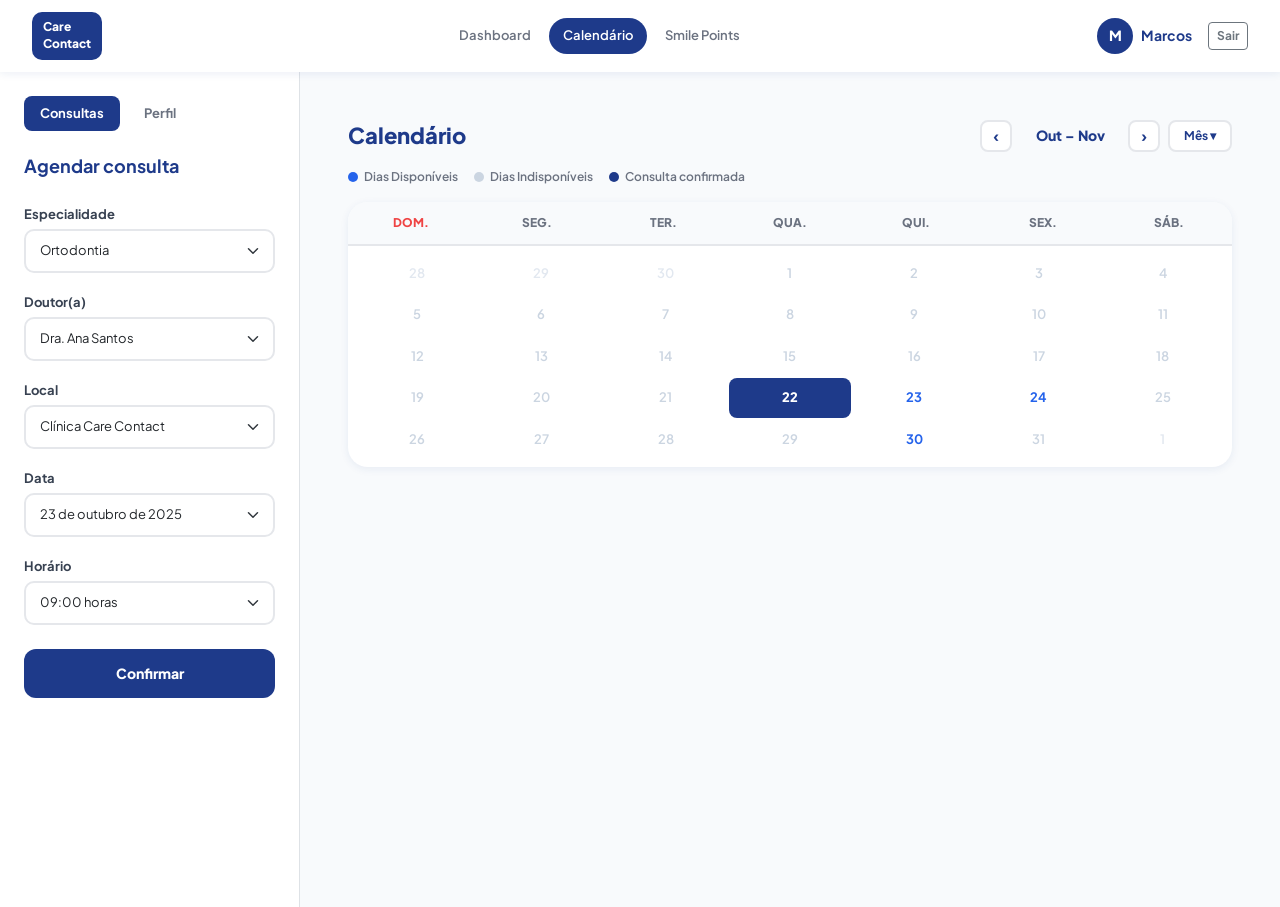
==== pages/calendario.html @ f4d00da3 "feat: care contact initial commit" ====
<!DOCTYPE html>
<html lang="pt-BR">
<head>
  <meta charset="UTF-8" />
  <meta name="viewport" content="width=device-width, initial-scale=1.0" />
  <title>Care Contact — Calendário</title>
  <link href="https://cdn.jsdelivr.net/npm/bootstrap@5.3.3/dist/css/bootstrap.min.css" rel="stylesheet" />
  <link href="../css/shared.css" rel="stylesheet" />
  <style>
    .form-label { font-weight: 700; font-size: 13px; color: #374151; margin-bottom: 5px; }
    .form-select, .form-control {
      border: 2px solid var(--cc-border);
      border-radius: 10px;
      font-size: 13px;
      padding: 10px 14px;
      font-family: var(--cc-font);
      transition: border-color 0.2s;
    }
    .form-select:focus, .form-control:focus {
      border-color: var(--cc-accent);
      box-shadow: 0 0 0 3px rgba(37,99,235,0.08);
    }
    .btn-confirmar-cal {
      width: 100%;
      background: var(--cc-primary);
      color: white;
      border: none;
      border-radius: 12px;
      padding: 14px;
      font-weight: 800;
      font-size: 14px;
      cursor: pointer;
      margin-top: 8px;
      font-family: var(--cc-font);
      transition: background 0.2s, transform 0.15s;
    }
    .btn-confirmar-cal:hover { background: var(--cc-primary-dark); transform: translateY(-1px); }
    .cal-header { display:flex; align-items:center; justify-content:space-between; margin-bottom:16px; }
    .cal-nav { display:flex; align-items:center; gap:8px; }
    .cal-nav button {
      width: 32px; height: 32px;
      border: 2px solid var(--cc-border);
      background: white;
      border-radius: 8px;
      cursor: pointer;
      font-size: 16px;
      font-weight: 700;
      color: var(--cc-primary);
      transition: all 0.15s;
    }
    .cal-nav button:hover { background: var(--cc-primary); color: white; border-color: var(--cc-primary); }
    #mesAno { font-weight: 800; font-size: 14px; color: var(--cc-primary); min-width: 100px; text-align: center; }
  </style>
</head>
<body>
<nav id="cc-navbar"></nav>

<div class="d-grid" style="grid-template-columns:300px 1fr;min-height:calc(100vh - 65px);" id="layout">
  <!-- SIDEBAR -->
  <div class="bg-white border-end p-4">
    <div class="d-flex gap-2 mb-4 flex-wrap">
      <button class="sidebar-tab active">Consultas</button>
      <button class="sidebar-tab">Perfil</button>
    </div>
    <h2 class="fw-bold mb-4" style="font-size:18px;color:var(--cc-primary);">Agendar consulta</h2>

    <div class="mb-3">
      <label class="form-label">Especialidade</label>
      <select class="form-select">
        <option>Ortodontia</option>
        <option>Odontologia</option>
        <option>Implantes</option>
        <option>Estética</option>
        <option>Profilaxia</option>
      </select>
    </div>
    <div class="mb-3">
      <label class="form-label">Doutor(a)</label>
      <select class="form-select">
        <option>Dra. Ana Santos</option>
        <option>Dr. Pedro Lima</option>
      </select>
    </div>
    <div class="mb-3">
      <label class="form-label">Local</label>
      <select class="form-select">
        <option>Clínica Care Contact</option>
      </select>
    </div>
    <div class="mb-3">
      <label class="form-label">Data</label>
      <select class="form-select" id="dataSelect">
        <option>23 de outubro de 2025</option>
        <option>24 de outubro de 2025</option>
        <option>30 de outubro de 2025</option>
      </select>
    </div>
    <div class="mb-3">
      <label class="form-label">Horário</label>
      <select class="form-select">
        <option>09:00 horas</option>
        <option>10:00 horas</option>
        <option>14:00 horas</option>
      </select>
    </div>
    <button class="btn-confirmar-cal" onclick="window.location.href='confirmar-consulta.html'">Confirmar</button>
  </div>

  <!-- MAIN -->
  <div class="p-4 p-md-5">
    <div class="cal-header">
      <h2 style="font-size:22px;font-weight:800;color:var(--cc-primary);margin:0;">Calendário</h2>
      <div class="cal-nav">
        <button id="prevMes">‹</button>
        <span id="mesAno">Out. – Nov.</span>
        <button id="nextMes">›</button>
        <button style="width:auto;padding:0 14px;font-size:12px;">Mês ▾</button>
      </div>
    </div>

    <div class="d-flex gap-3 mb-3 flex-wrap">
      <div class="legend-item"><div class="legend-dot dot-disponivel"></div>Dias Disponíveis</div>
      <div class="legend-item"><div class="legend-dot dot-indisponivel"></div>Dias Indisponíveis</div>
      <div class="legend-item"><div class="legend-dot dot-confirmada"></div>Consulta confirmada</div>
    </div>

    <div class="cal-grid">
      <div class="cal-dias-semana">
        <div class="cal-dia-nome domingo">DOM.</div>
        <div class="cal-dia-nome">SEG.</div>
        <div class="cal-dia-nome">TER.</div>
        <div class="cal-dia-nome">QUA.</div>
        <div class="cal-dia-nome">QUI.</div>
        <div class="cal-dia-nome">SEX.</div>
        <div class="cal-dia-nome">SÁB.</div>
      </div>
      <div class="cal-dias" id="calDias"></div>
    </div>
  </div>
</div>

<script src="https://cdn.jsdelivr.net/npm/bootstrap@5.3.3/dist/js/bootstrap.bundle.min.js"></script>
<script src="../js/navbar.js"></script>
<script src="../js/toast.js"></script>
<script>
  renderNavbar('Calendário');

  let currentYear = 2025;
  let currentMonth = 9; // 0-indexed: 9 = outubro

  const meses = ['Jan','Fev','Mar','Abr','Mai','Jun','Jul','Ago','Set','Out','Nov','Dez'];

  // Dias disponíveis (dia do mês)
  const disponiveis = [23, 24, 30];
  const confirmadas = [22];

  function renderCal() {
    const mesAnoEl = document.getElementById('mesAno');
    const nextMonth = currentMonth === 11 ? 0 : currentMonth + 1;
    mesAnoEl.textContent = `${meses[currentMonth]} – ${meses[nextMonth]}`;

    const firstDay = new Date(currentYear, currentMonth, 1).getDay();
    const daysInMonth = new Date(currentYear, currentMonth + 1, 0).getDate();
    const prevDays = new Date(currentYear, currentMonth, 0).getDate();

    const container = document.getElementById('calDias');
    container.innerHTML = '';

    // Dias do mês anterior
    for (let i = firstDay - 1; i >= 0; i--) {
      const d = document.createElement('div');
      d.className = 'cal-dia outro-mes';
      d.textContent = prevDays - i;
      container.appendChild(d);
    }

    // Dias do mês atual
    for (let d = 1; d <= daysInMonth; d++) {
      const el = document.createElement('div');
      let cls = 'cal-dia';
      if (confirmadas.includes(d)) cls += ' confirmada';
      else if (disponiveis.includes(d)) cls += ' disponivel';
      else cls += ' indisponivel';
      el.className = cls;
      el.textContent = d;
      el.addEventListener('click', () => {
        container.querySelectorAll('.cal-dia').forEach(x => x.classList.remove('selecionado'));
        if (disponiveis.includes(d)) { el.classList.add('selecionado'); }
      });
      container.appendChild(el);
    }

    // Completar grid
    const total = firstDay + daysInMonth;
    const remaining = total % 7 === 0 ? 0 : 7 - (total % 7);
    for (let d = 1; d <= remaining; d++) {
      const el = document.createElement('div');
      el.className = 'cal-dia outro-mes';
      el.textContent = d;
      container.appendChild(el);
    }
  }

  document.getElementById('prevMes').addEventListener('click', () => {
    currentMonth--;
    if (currentMonth < 0) { currentMonth = 11; currentYear--; }
    renderCal();
  });
  document.getElementById('nextMes').addEventListener('click', () => {
    currentMonth++;
    if (currentMonth > 11) { currentMonth = 0; currentYear++; }
    renderCal();
  });

  renderCal();

  function checkLayout() {
    document.getElementById('layout').style.gridTemplateColumns = window.innerWidth < 768 ? '1fr' : '300px 1fr';
  }
  checkLayout();
  window.addEventListener('resize', checkLayout);
</script>
</body>
</html>
---- css/shared.css ----
/* shared.css */
@import url('https://fonts.googleapis.com/css2?family=Plus+Jakarta+Sans:wght@400;500;600;700;800&display=swap');

:root {
  --cc-primary: #1E3A8A;
  --cc-primary-dark: #152A63;
  --cc-accent: #2563EB;
  --cc-success: #14B8A6;
  --cc-warning: #F59E0B;
  --cc-danger: #EF4444;
  --cc-bg: #F8FAFC;
  --cc-card: #FFFFFF;
  --cc-text: #1F2937;
  --cc-muted: #6B7280;
  --cc-border: #E5E7EB;
  --cc-font: 'Plus Jakarta Sans', sans-serif;
  --cc-radius: 12px;
  --cc-radius-lg: 20px;
  --cc-shadow: 0 2px 8px rgba(30,58,138,0.08);
  --cc-shadow-lg: 0 8px 24px rgba(30,58,138,0.12);
}

* { font-family: var(--cc-font); }
body { background: var(--cc-bg); color: var(--cc-text); }
a { text-decoration: none; color: inherit; }

/* NAVBAR */
#cc-navbar {
  background: var(--cc-card);
  padding: 12px 32px;
  display: flex;
  align-items: center;
  justify-content: space-between;
  box-shadow: var(--cc-shadow);
  position: sticky;
  top: 0;
  z-index: 100;
  flex-wrap: wrap;
  gap: 8px;
}
.cc-logo-badge {
  background: var(--cc-primary);
  color: white;
  font-weight: 800;
  font-size: 12px;
  padding: 7px 11px;
  border-radius: 10px;
  line-height: 1.4;
}
.cc-nav-link {
  padding: 8px 14px;
  border-radius: 20px;
  font-size: 13px;
  color: var(--cc-muted);
  font-weight: 600;
  transition: all 0.2s;
}
.cc-nav-link:hover, .cc-nav-link.active {
  background: var(--cc-primary);
  color: white;
}
.cc-nav-user {
  display: flex;
  align-items: center;
  gap: 8px;
  font-size: 14px;
  font-weight: 700;
  color: var(--cc-primary);
}
.cc-avatar {
  width: 36px; height: 36px;
  background: var(--cc-primary);
  color: white;
  border-radius: 50%;
  display: flex;
  align-items: center;
  justify-content: center;
  font-weight: 800;
  font-size: 14px;
  flex-shrink: 0;
}

/* BUTTONS */
.btn-cc {
  padding: 12px 24px;
  border: none;
  border-radius: var(--cc-radius);
  font-weight: 700;
  font-size: 14px;
  cursor: pointer;
  transition: transform 0.15s, box-shadow 0.15s;
  display: inline-block;
  text-align: center;
  font-family: var(--cc-font);
}
.btn-cc:hover { transform: translateY(-2px); box-shadow: var(--cc-shadow-lg); }
.btn-confirmar { background: var(--cc-success); color: white; }
.btn-reagendar  { background: var(--cc-warning); color: white; }
.btn-cancelar   { background: var(--cc-danger);  color: white; }
.btn-primary    { background: var(--cc-primary);  color: white; }

/* CARDS */
.cc-card {
  background: var(--cc-card);
  border-radius: var(--cc-radius-lg);
  box-shadow: var(--cc-shadow);
}

/* RESULT CARDS */
.result-card {
  border-radius: var(--cc-radius-lg);
  padding: 32px;
  color: white;
}
.result-blue   { background: var(--cc-primary); }
.result-orange { background: var(--cc-warning); }
.result-red    { background: var(--cc-danger); }

.result-header {
  display: flex;
  align-items: center;
  gap: 12px;
  margin-bottom: 24px;
}
.result-icon {
  width: 44px; height: 44px;
  background: rgba(255,255,255,0.2);
  border-radius: 50%;
  display: flex;
  align-items: center;
  justify-content: center;
  font-size: 20px;
}
.result-header h3 { font-size: 18px; font-weight: 700; margin: 0; }
.result-row {
  display: flex;
  align-items: center;
  gap: 10px;
  padding: 12px 0;
  border-bottom: 1px solid rgba(255,255,255,0.15);
  font-size: 15px;
  font-weight: 600;
}
.result-row:last-of-type { border-bottom: none; }

/* SMILE BAR */
.smile-bar-wrap {
  background: #e2e8f0;
  border-radius: 999px;
  height: 12px;
  width: 100%;
  margin-bottom: 6px;
}
.smile-bar-fill {
  background: var(--cc-accent);
  border-radius: 999px;
  height: 12px;
  width: 0%;
  transition: width 1.2s ease;
}
.smile-bar-labels {
  display: flex;
  justify-content: space-between;
  font-size: 11px;
  color: var(--cc-muted);
  font-weight: 600;
}
.smile-box {
  background: rgba(255,255,255,0.15);
  border-radius: var(--cc-radius);
  padding: 16px;
  margin-top: 20px;
}
.smile-pts-big { font-size: 28px; font-weight: 800; margin: 6px 0; }

/* CONQUISTAS */
.conquista-item {
  display: flex;
  align-items: center;
  gap: 12px;
  padding: 12px 0;
  border-bottom: 1px solid var(--cc-border);
}
.conquista-emoji {
  width: 44px; height: 44px;
  border-radius: 50%;
  display: flex;
  align-items: center;
  justify-content: center;
  font-size: 20px;
  flex-shrink: 0;
}
.desbloqueada { background: var(--cc-primary); }
.bloqueada    { background: #94A3B8; }
.conquista-nome { font-size: 13px; font-weight: 700; color: var(--cc-primary); }
.conquista-pts  { font-size: 12px; color: var(--cc-muted); }

/* TABELA */
.tabela-pontuacao { background: var(--cc-card); border-radius: var(--cc-radius-lg); box-shadow: var(--cc-shadow); overflow: hidden; }
.tabela-header {
  display: grid;
  grid-template-columns: 1fr auto;
  padding: 14px 24px;
  background: var(--cc-bg);
  border-bottom: 2px solid var(--cc-border);
  font-size: 13px;
  font-weight: 800;
  color: var(--cc-text);
}
.tabela-row {
  display: grid;
  grid-template-columns: 1fr auto;
  padding: 16px 24px;
  border-bottom: 1px solid var(--cc-border);
  align-items: center;
}
.tabela-row:last-child { border-bottom: none; }
.tabela-acao { font-size: 14px; color: var(--cc-text); font-weight: 500; }
.tabela-pts  { font-size: 14px; font-weight: 800; color: var(--cc-accent); }

/* AI BADGE */
.ai-badge {
  display: inline-flex;
  align-items: center;
  gap: 4px;
  background: #ede9fe;
  color: #7c3aed;
  font-size: 11px;
  font-weight: 700;
  padding: 4px 10px;
  border-radius: 20px;
  margin-top: 8px;
}

/* CONSULTA CARDS */
.consulta-card {
  display: flex;
  align-items: center;
  justify-content: space-between;
  padding: 20px 24px;
  border-bottom: 1px solid var(--cc-border);
  gap: 16px;
  flex-wrap: wrap;
}
.consulta-card:last-child { border-bottom: none; }
.consulta-icon {
  width: 44px; height: 44px;
  border-radius: 50%;
  display: flex;
  align-items: center;
  justify-content: center;
  font-size: 18px;
  flex-shrink: 0;
}
.icon-confirmar { background: #d1fae5; }
.icon-reagendar { background: #fed7aa; }
.icon-cancelar  { background: #fee2e2; }
.consulta-label { font-weight: 800; font-size: 13px; margin-bottom: 2px; }
.label-confirmar { color: var(--cc-success); }
.label-reagendar { color: var(--cc-warning); }
.label-cancelar  { color: var(--cc-danger); }
.consulta-medico { font-weight: 700; color: var(--cc-primary); font-size: 16px; }
.consulta-data   { color: var(--cc-muted); font-size: 13px; }

/* NOTIF CARD */
.notif-card {
  background: var(--cc-bg);
  border-radius: var(--cc-radius);
  padding: 16px;
  margin-top: 12px;
  font-size: 14px;
  color: var(--cc-text);
  border: 1px solid var(--cc-border);
  line-height: 1.6;
}
.notif-title { font-weight: 700; font-size: 13px; color: var(--cc-muted); margin-top: 20px; }

/* SIDEBAR TABS */
.sidebar-tab {
  padding: 8px 16px;
  border-radius: 8px;
  font-weight: 700;
  font-size: 13px;
  cursor: pointer;
  border: none;
  background: none;
  color: var(--cc-muted);
  font-family: var(--cc-font);
  transition: all 0.2s;
}
.sidebar-tab.active, .sidebar-tab:hover {
  background: var(--cc-primary);
  color: white;
}

/* CALENDAR */
.cal-grid {
  background: var(--cc-card);
  border-radius: var(--cc-radius-lg);
  overflow: hidden;
  box-shadow: var(--cc-shadow);
}
.cal-dias-semana {
  display: grid;
  grid-template-columns: repeat(7, 1fr);
  background: var(--cc-bg);
  border-bottom: 2px solid var(--cc-border);
}
.cal-dia-nome {
  padding: 12px 0;
  text-align: center;
  font-size: 12px;
  font-weight: 800;
  color: var(--cc-muted);
}
.cal-dia-nome.domingo { color: var(--cc-danger); }
.cal-dias {
  display: grid;
  grid-template-columns: repeat(7, 1fr);
  gap: 2px;
  padding: 8px;
}
.cal-dia {
  padding: 10px 0;
  text-align: center;
  font-size: 13px;
  font-weight: 600;
  border-radius: 8px;
  cursor: pointer;
  transition: background 0.15s;
}
.cal-dia:hover { background: #EFF6FF; }
.cal-dia.disponivel { color: var(--cc-accent); font-weight: 700; }
.cal-dia.indisponivel { color: #CBD5E1; cursor: default; }
.cal-dia.confirmada {
  background: var(--cc-primary);
  color: white;
  font-weight: 800;
}
.cal-dia.outro-mes { color: #E2E8F0; }
.cal-dia.selecionado { background: var(--cc-accent); color: white; }

.legend-item { display: flex; align-items: center; gap: 6px; font-size: 12px; color: var(--cc-muted); font-weight: 600; }
.legend-dot { width: 10px; height: 10px; border-radius: 50%; }
.dot-disponivel   { background: var(--cc-accent); }
.dot-indisponivel { background: #CBD5E1; }
.dot-confirmada   { background: var(--cc-primary); }

@media (max-width: 768px) {
  #cc-navbar { padding: 12px 16px; }
}
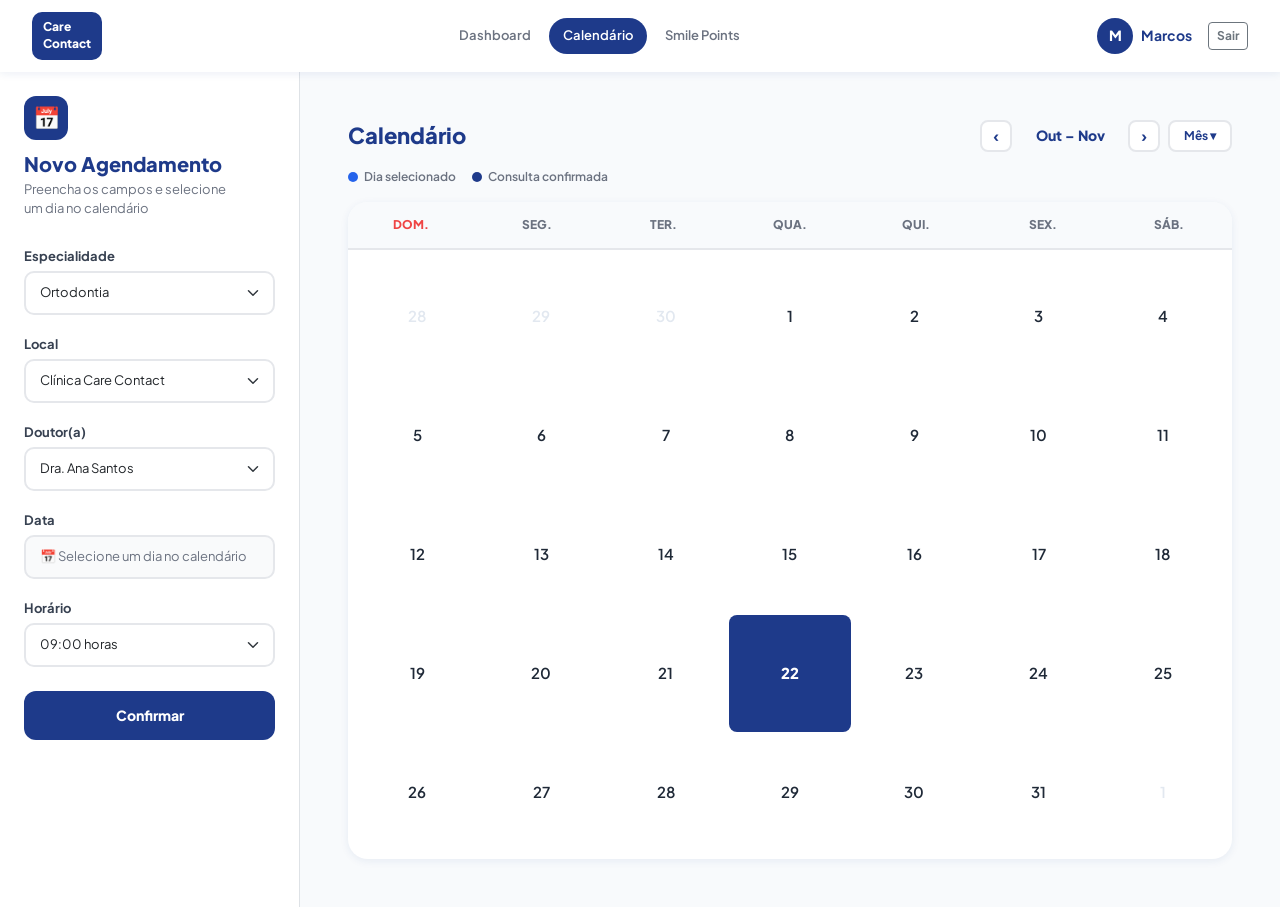
==== commit 23250a67: "Modifações estéticas para o projeto Modificado o Background inicial e algumas estruturas para harmon" ====
--- a/pages/calendario.html
+++ b/pages/calendario.html
@@ -55,18 +55,18 @@
 <body>
 <nav id="cc-navbar"></nav>
 
-<div class="d-grid" style="grid-template-columns:300px 1fr;min-height:calc(100vh - 65px);" id="layout">
+<div class="d-grid" style="grid-template-columns:300px 1fr;height:calc(100vh - 65px);" id="layout">
   <!-- SIDEBAR -->
   <div class="bg-white border-end p-4">
-    <div class="d-flex gap-2 mb-4 flex-wrap">
-      <button class="sidebar-tab active">Consultas</button>
-      <button class="sidebar-tab">Perfil</button>
-    </div>
-    <h2 class="fw-bold mb-4" style="font-size:18px;color:var(--cc-primary);">Agendar consulta</h2>
+    <div class="mb-4">
+      <div style="width:44px;height:44px;background:var(--cc-primary);border-radius:12px;display:flex;align-items:center;justify-content:center;font-size:22px;margin-bottom:12px;">📅</div>
+      <h2 style="font-size:20px;font-weight:800;color:var(--cc-primary);margin:0 0 4px;">Novo Agendamento</h2>
+      <p style="font-size:13px;color:var(--cc-muted);margin:0;line-height:1.5;">Preencha os campos e selecione<br>um dia no calendário</p>
+    </div>
 
     <div class="mb-3">
       <label class="form-label">Especialidade</label>
-      <select class="form-select">
+      <select class="form-select" id="especialidadeSelect" onchange="atualizarMedicos()">
         <option>Ortodontia</option>
         <option>Odontologia</option>
         <option>Implantes</option>
@@ -75,39 +75,30 @@
       </select>
     </div>
     <div class="mb-3">
-      <label class="form-label">Doutor(a)</label>
-      <select class="form-select">
-        <option>Dra. Ana Santos</option>
-        <option>Dr. Pedro Lima</option>
-      </select>
-    </div>
-    <div class="mb-3">
       <label class="form-label">Local</label>
       <select class="form-select">
         <option>Clínica Care Contact</option>
       </select>
     </div>
     <div class="mb-3">
+      <label class="form-label">Doutor(a)</label>
+      <select class="form-select" id="medicoSelect" onchange="atualizarHorarios()"></select>
+    </div>
+    <div class="mb-3">
       <label class="form-label">Data</label>
-      <select class="form-select" id="dataSelect">
-        <option>23 de outubro de 2025</option>
-        <option>24 de outubro de 2025</option>
-        <option>30 de outubro de 2025</option>
-      </select>
+      <div class="form-control d-flex align-items-center" id="dataDisplay" style="background:#f9fafb;color:var(--cc-muted);cursor:default;min-height:42px;">
+        📅 Selecione um dia no calendário
+      </div>
     </div>
     <div class="mb-3">
       <label class="form-label">Horário</label>
-      <select class="form-select">
-        <option>09:00 horas</option>
-        <option>10:00 horas</option>
-        <option>14:00 horas</option>
-      </select>
-    </div>
-    <button class="btn-confirmar-cal" onclick="window.location.href='confirmar-consulta.html'">Confirmar</button>
+      <select class="form-select" id="horarioSelect"></select>
+    </div>
+    <button class="btn-confirmar-cal" onclick="confirmarAgendamento()">Confirmar</button>
   </div>
 
   <!-- MAIN -->
-  <div class="p-4 p-md-5">
+  <div class="p-4 p-md-5" style="display:flex;flex-direction:column;">
     <div class="cal-header">
       <h2 style="font-size:22px;font-weight:800;color:var(--cc-primary);margin:0;">Calendário</h2>
       <div class="cal-nav">
@@ -119,8 +110,7 @@
     </div>
 
     <div class="d-flex gap-3 mb-3 flex-wrap">
-      <div class="legend-item"><div class="legend-dot dot-disponivel"></div>Dias Disponíveis</div>
-      <div class="legend-item"><div class="legend-dot dot-indisponivel"></div>Dias Indisponíveis</div>
+      <div class="legend-item"><div class="legend-dot dot-selecionado"></div>Dia selecionado</div>
       <div class="legend-item"><div class="legend-dot dot-confirmada"></div>Consulta confirmada</div>
     </div>
 
@@ -139,6 +129,12 @@
   </div>
 </div>
 
+<!-- Barra sticky mobile: aparece quando data é selecionada -->
+<div id="mobile-sticky-bar" style="display:none;position:fixed;bottom:70px;left:0;right:0;padding:10px 16px;background:white;border-top:2px solid var(--cc-border);z-index:150;align-items:center;gap:12px;box-shadow:0 -4px 12px rgba(30,58,138,0.1);">
+  <div style="flex:1;font-size:13px;font-weight:600;color:var(--cc-primary);" id="mobileDateLabel">Selecione uma data</div>
+  <button onclick="confirmarAgendamento()" style="background:var(--cc-primary);color:white;border:none;border-radius:10px;padding:10px 20px;font-weight:800;font-size:13px;font-family:var(--cc-font);cursor:pointer;white-space:nowrap;">Confirmar →</button>
+</div>
+
 <script src="https://cdn.jsdelivr.net/npm/bootstrap@5.3.3/dist/js/bootstrap.bundle.min.js"></script>
 <script src="../js/navbar.js"></script>
 <script src="../js/toast.js"></script>
@@ -147,12 +143,72 @@
 
   let currentYear = 2025;
   let currentMonth = 9; // 0-indexed: 9 = outubro
+  let selectedDate = null;
 
   const meses = ['Jan','Fev','Mar','Abr','Mai','Jun','Jul','Ago','Set','Out','Nov','Dez'];
-
-  // Dias disponíveis (dia do mês)
-  const disponiveis = [23, 24, 30];
+  const mesesFull = ['Janeiro','Fevereiro','Março','Abril','Maio','Junho','Julho','Agosto','Setembro','Outubro','Novembro','Dezembro'];
+  const diasSemana = ['Domingo','Segunda-feira','Terça-feira','Quarta-feira','Quinta-feira','Sexta-feira','Sábado'];
+
+  // Dias com consulta já confirmada (não selecionáveis)
   const confirmadas = [22];
+
+  // Mapeamento especialidade → médicos disponíveis
+  const medicosPorEspecialidade = {
+    'Ortodontia':  ['Dra. Ana Santos', 'Dr. Carlos Mendes'],
+    'Odontologia': ['Dra. Ana Santos', 'Dr. Pedro Lima'],
+    'Implantes':   ['Dr. Ricardo Souza', 'Dr. Pedro Lima'],
+    'Estética':    ['Dra. Mariana Costa', 'Dra. Ana Santos'],
+    'Profilaxia':  ['Dr. Pedro Lima', 'Dra. Lucia Ferreira'],
+  };
+
+  // Mapeamento médico → horários disponíveis
+  const horariosPorMedico = {
+    'Dra. Ana Santos':     ['09:00', '10:00', '11:00', '14:00', '15:00'],
+    'Dr. Carlos Mendes':   ['08:00', '09:00', '10:00', '14:00'],
+    'Dr. Pedro Lima':      ['08:00', '11:00', '13:00', '14:00', '16:00', '17:00'],
+    'Dr. Ricardo Souza':   ['10:00', '11:00', '14:00', '15:00', '16:00'],
+    'Dra. Mariana Costa':  ['09:00', '10:00', '14:00', '15:00', '17:00'],
+    'Dra. Lucia Ferreira': ['08:00', '09:00', '13:00', '14:00'],
+  };
+
+  function atualizarMedicos() {
+    const especialidade = document.getElementById('especialidadeSelect').value;
+    const medicoSelect = document.getElementById('medicoSelect');
+    const medicos = medicosPorEspecialidade[especialidade] || [];
+    medicoSelect.innerHTML = medicos.map(m => `<option>${m}</option>`).join('');
+    atualizarHorarios();
+  }
+
+  function atualizarHorarios() {
+    const medico = document.getElementById('medicoSelect').value;
+    const horarioSelect = document.getElementById('horarioSelect');
+    const horarios = horariosPorMedico[medico] || ['09:00', '14:00'];
+    horarioSelect.innerHTML = horarios.map(h => `<option>${h} horas</option>`).join('');
+  }
+
+  function updateDataDisplay(day, month, year) {
+    const date = new Date(year, month, day);
+    const diaSemana = diasSemana[date.getDay()];
+    const el = document.getElementById('dataDisplay');
+    el.style.color = 'var(--cc-text)';
+    el.style.fontWeight = '600';
+    el.textContent = `${diaSemana}, ${day} de ${mesesFull[month]} de ${year}`;
+
+    // Barra sticky mobile
+    const bar = document.getElementById('mobile-sticky-bar');
+    if (bar) {
+      bar.style.display = 'flex';
+      document.getElementById('mobileDateLabel').textContent = `📅 ${diaSemana.split('-')[0]}, ${day}/${String(month+1).padStart(2,'0')}`;
+    }
+  }
+
+  function confirmarAgendamento() {
+    if (!selectedDate) {
+      showToast('Selecione um dia no calendário!', 'warning');
+      return;
+    }
+    window.location.href = 'confirmar-consulta.html';
+  }
 
   function renderCal() {
     const mesAnoEl = document.getElementById('mesAno');
@@ -174,19 +230,26 @@
       container.appendChild(d);
     }
 
-    // Dias do mês atual
+    // Dias do mês atual — todos selecionáveis, exceto dias com consulta confirmada
     for (let d = 1; d <= daysInMonth; d++) {
       const el = document.createElement('div');
-      let cls = 'cal-dia';
-      if (confirmadas.includes(d)) cls += ' confirmada';
-      else if (disponiveis.includes(d)) cls += ' disponivel';
-      else cls += ' indisponivel';
-      el.className = cls;
+      const isConfirmada = confirmadas.includes(d) && currentMonth === 9 && currentYear === 2025;
+      el.className = 'cal-dia' + (isConfirmada ? ' confirmada' : '');
       el.textContent = d;
-      el.addEventListener('click', () => {
-        container.querySelectorAll('.cal-dia').forEach(x => x.classList.remove('selecionado'));
-        if (disponiveis.includes(d)) { el.classList.add('selecionado'); }
-      });
+
+      // Restaurar seleção visual ao navegar meses
+      if (selectedDate && selectedDate.day === d && selectedDate.month === currentMonth && selectedDate.year === currentYear) {
+        el.classList.add('selecionado');
+      }
+
+      if (!isConfirmada) {
+        el.addEventListener('click', () => {
+          container.querySelectorAll('.cal-dia').forEach(x => x.classList.remove('selecionado'));
+          el.classList.add('selecionado');
+          selectedDate = { day: d, month: currentMonth, year: currentYear };
+          updateDataDisplay(d, currentMonth, currentYear);
+        });
+      }
       container.appendChild(el);
     }
 
@@ -212,6 +275,7 @@
     renderCal();
   });
 
+  atualizarMedicos();
   renderCal();
 
   function checkLayout() {
--- a/css/shared.css
+++ b/css/shared.css
@@ -262,18 +262,69 @@
 .consulta-medico { font-weight: 700; color: var(--cc-primary); font-size: 16px; }
 .consulta-data   { color: var(--cc-muted); font-size: 13px; }
 
-/* NOTIF CARD */
-.notif-card {
-  background: var(--cc-bg);
+/* NOTIF */
+.notif-title {
+  display: flex;
+  align-items: center;
+  justify-content: space-between;
+  font-weight: 700;
+  font-size: 13px;
+  color: var(--cc-muted);
+  margin-top: 20px;
+  margin-bottom: 10px;
+}
+.notif-badge {
+  background: var(--cc-danger);
+  color: white;
+  border-radius: 999px;
+  font-size: 10px;
+  font-weight: 800;
+  width: 18px;
+  height: 18px;
+  display: flex;
+  align-items: center;
+  justify-content: center;
+  flex-shrink: 0;
+}
+.notif-skeleton {
+  height: 68px;
+  background: linear-gradient(90deg, #f0f4f8 25%, #e8edf3 50%, #f0f4f8 75%);
+  background-size: 200% 100%;
   border-radius: var(--cc-radius);
-  padding: 16px;
-  margin-top: 12px;
-  font-size: 14px;
-  color: var(--cc-text);
+  animation: notif-shimmer 1.4s infinite;
+}
+@keyframes notif-shimmer {
+  0%   { background-position: 200% 0; }
+  100% { background-position: -200% 0; }
+}
+.notif-item {
+  display: flex;
+  gap: 10px;
+  align-items: flex-start;
+  padding: 12px;
+  background: var(--cc-card);
+  border-radius: var(--cc-radius);
   border: 1px solid var(--cc-border);
-  line-height: 1.6;
-}
-.notif-title { font-weight: 700; font-size: 13px; color: var(--cc-muted); margin-top: 20px; }
+  margin-bottom: 8px;
+  transition: border-color 0.2s, box-shadow 0.2s;
+}
+.notif-item:hover { border-color: var(--cc-accent); box-shadow: var(--cc-shadow); }
+.notif-icon-wrap {
+  width: 36px; height: 36px;
+  border-radius: 10px;
+  display: flex;
+  align-items: center;
+  justify-content: center;
+  font-size: 17px;
+  flex-shrink: 0;
+}
+.notif-icon-warning { background: #FEF3C7; }
+.notif-icon-success { background: #D1FAE5; }
+.notif-icon-info    { background: #DBEAFE; }
+.notif-content { flex: 1; min-width: 0; }
+.notif-item-title { font-size: 13px; font-weight: 700; color: var(--cc-text); }
+.notif-item-desc  { font-size: 12px; color: var(--cc-muted); margin-top: 2px; }
+.notif-item-time  { font-size: 11px; color: #94A3B8; margin-top: 4px; font-weight: 600; }
 
 /* SIDEBAR TABS */
 .sidebar-tab {
@@ -293,12 +344,64 @@
   color: white;
 }
 
+/* HISTÓRICO DE CONSULTAS */
+.hist-item {
+  display: flex;
+  gap: 14px;
+  align-items: flex-start;
+  padding: 18px 24px;
+  border-bottom: 1px solid var(--cc-border);
+  transition: background 0.15s;
+}
+.hist-item:last-child { border-bottom: none; }
+.hist-item:hover { background: #FAFBFF; }
+.hist-icon-wrap {
+  width: 42px; height: 42px;
+  border-radius: 12px;
+  display: flex;
+  align-items: center;
+  justify-content: center;
+  font-size: 18px;
+  flex-shrink: 0;
+}
+.hist-agendado   { background: #DBEAFE; }
+.hist-concluido  { background: #D1FAE5; }
+.hist-confirmado { background: #D1FAE5; }
+.hist-cancelado  { background: #FEE2E2; }
+.hist-reagendado { background: #FEF3C7; }
+.hist-info { flex: 1; min-width: 0; }
+.hist-top {
+  display: flex;
+  align-items: center;
+  justify-content: space-between;
+  gap: 8px;
+  margin-bottom: 4px;
+}
+.hist-especialidade { font-size: 15px; font-weight: 800; color: var(--cc-primary); }
+.hist-badge {
+  font-size: 11px;
+  font-weight: 700;
+  padding: 3px 10px;
+  border-radius: 999px;
+}
+.hist-badge.hist-agendado   { background: #DBEAFE; color: #1D4ED8; }
+.hist-badge.hist-concluido  { background: #D1FAE5; color: #065F46; }
+.hist-badge.hist-confirmado { background: #D1FAE5; color: #065F46; }
+.hist-badge.hist-cancelado  { background: #FEE2E2; color: #991B1B; }
+.hist-badge.hist-reagendado { background: #FEF3C7; color: #92400E; }
+.hist-medico { font-size: 13px; font-weight: 600; color: var(--cc-text); }
+.hist-data   { font-size: 12px; color: var(--cc-muted); margin-top: 2px; }
+.hist-local  { font-size: 12px; color: var(--cc-muted); margin-top: 2px; }
+
 /* CALENDAR */
 .cal-grid {
   background: var(--cc-card);
   border-radius: var(--cc-radius-lg);
   overflow: hidden;
   box-shadow: var(--cc-shadow);
+  flex: 1;
+  display: flex;
+  flex-direction: column;
 }
 .cal-dias-semana {
   display: grid;
@@ -307,7 +410,7 @@
   border-bottom: 2px solid var(--cc-border);
 }
 .cal-dia-nome {
-  padding: 12px 0;
+  padding: 14px 0;
   text-align: center;
   font-size: 12px;
   font-weight: 800;
@@ -317,21 +420,23 @@
 .cal-dias {
   display: grid;
   grid-template-columns: repeat(7, 1fr);
+  grid-auto-rows: 1fr;
   gap: 2px;
   padding: 8px;
+  flex: 1;
 }
 .cal-dia {
-  padding: 10px 0;
-  text-align: center;
-  font-size: 13px;
+  display: flex;
+  align-items: center;
+  justify-content: center;
+  min-height: 60px;
+  font-size: 15px;
   font-weight: 600;
   border-radius: 8px;
   cursor: pointer;
   transition: background 0.15s;
 }
 .cal-dia:hover { background: #EFF6FF; }
-.cal-dia.disponivel { color: var(--cc-accent); font-weight: 700; }
-.cal-dia.indisponivel { color: #CBD5E1; cursor: default; }
 .cal-dia.confirmada {
   background: var(--cc-primary);
   color: white;
@@ -342,10 +447,128 @@
 
 .legend-item { display: flex; align-items: center; gap: 6px; font-size: 12px; color: var(--cc-muted); font-weight: 600; }
 .legend-dot { width: 10px; height: 10px; border-radius: 50%; }
-.dot-disponivel   { background: var(--cc-accent); }
-.dot-indisponivel { background: #CBD5E1; }
+.dot-selecionado  { background: var(--cc-accent); }
 .dot-confirmada   { background: var(--cc-primary); }
 
+/* ═══════════════════════════════════════
+   BOTTOM NAV (mobile only)
+═══════════════════════════════════════ */
+#cc-bottom-nav {
+  display: none;
+  position: fixed;
+  bottom: 0; left: 0; right: 0;
+  background: white;
+  border-top: 2px solid var(--cc-border);
+  z-index: 200;
+  padding: 6px 0 env(safe-area-inset-bottom, 6px);
+  justify-content: space-around;
+  box-shadow: 0 -4px 16px rgba(30,58,138,0.08);
+}
+#cc-bottom-nav a {
+  display: flex;
+  flex-direction: column;
+  align-items: center;
+  gap: 2px;
+  color: var(--cc-muted);
+  font-size: 10px;
+  font-weight: 700;
+  text-decoration: none;
+  flex: 1;
+  padding: 4px 2px;
+  transition: color .15s;
+}
+#cc-bottom-nav a span:first-child { font-size: 20px; line-height: 1.2; }
+#cc-bottom-nav a.active { color: var(--cc-primary); }
+#cc-bottom-nav a:hover  { color: var(--cc-accent);  }
+
+/* ═══════════════════════════════════════
+   RESPONSIVO — até 768px
+═══════════════════════════════════════ */
 @media (max-width: 768px) {
-  #cc-navbar { padding: 12px 16px; }
-}
+
+  /* Espaço para bottom nav */
+  body { padding-bottom: 70px; }
+
+  /* Bottom nav visível */
+  #cc-bottom-nav { display: flex; }
+
+  /* === NAVBAR === */
+  #cc-navbar { padding: 10px 16px; gap: 6px; }
+
+  /* === SIDEBAR COMPACTA (dashboard / perfil) === */
+  #sidebar { border-bottom: 1px solid var(--cc-border); }
+  .sidebar-tab { padding: 6px 12px; font-size: 12px; }
+  .ai-badge { display: none; }
+
+  /* Notificações: compactas e com altura limitada */
+  .notif-title { margin-top: 10px; }
+  .notif-item  { padding: 10px 12px; gap: 8px; }
+  .notif-icon-wrap  { width: 30px; height: 30px; font-size: 14px; border-radius: 8px; }
+  .notif-item-title { font-size: 12px; }
+  .notif-item-desc  { font-size: 11px; }
+  .notif-item-time  { font-size: 10px; }
+  .notif-badge      { width: 16px; height: 16px; font-size: 9px; }
+
+  /* === CALENDÁRIO === */
+  .cal-dia      { padding: 10px 2px; font-size: 12px; border-radius: 6px; }
+  .cal-dia-nome { padding: 10px 0;   font-size: 10px; }
+  .cal-dias     { gap: 1px; padding: 4px; }
+  .legend-item  { font-size: 11px; }
+  .legend-dot   { width: 8px; height: 8px; }
+
+  /* === CARDS DE CONSULTA (dashboard) === */
+  .consulta-card { flex-direction: column; gap: 10px; }
+  .consulta-card > a,
+  .consulta-card > a .btn-cc { width: 100%; display: block; text-align: center; }
+
+  /* === CARDS DE RESULTADO === */
+  .result-card { padding: 18px 16px; border-radius: 14px; }
+  .result-header { margin-bottom: 14px; gap: 10px; }
+  .result-header h3 { font-size: 15px; }
+  .result-icon  { width: 36px; height: 36px; font-size: 17px; }
+  .result-row   { font-size: 13px; padding: 10px 0; gap: 8px; }
+
+  /* Reordenamento: card de resultado ANTES do texto em mobile */
+  /* Converte grid em flex column para suportar order */
+  #layout { display: flex !important; flex-direction: column !important; }
+  .result-text-col { order: 2; border-right: none !important; border-top: 1px solid var(--cc-border); }
+  .result-card-col { order: 1; }
+
+  /* === SMILE POINTS === */
+  .smile-pts-big  { font-size: 22px; }
+  .smile-bar-labels { font-size: 10px; }
+  .smile-box      { padding: 12px; }
+
+  /* Reordenamento smile-points: main antes das conquistas */
+  .sp-main  { order: 1; }
+  .sp-aside { order: 2; border-right: none !important; border-top: 1px solid var(--cc-border); }
+
+  /* === HISTÓRICO === */
+  .hist-item    { padding: 12px 14px; gap: 10px; }
+  .hist-icon-wrap { width: 36px; height: 36px; font-size: 16px; border-radius: 10px; }
+  .hist-especialidade { font-size: 14px; }
+  .hist-badge   { font-size: 10px; padding: 2px 8px; }
+  .hist-top     { flex-wrap: wrap; gap: 4px; }
+  .hist-medico  { font-size: 12px; }
+  .hist-data, .hist-local { font-size: 11px; }
+
+  /* === TABELA === */
+  .tabela-row, .tabela-header { padding: 12px 14px; }
+  .tabela-acao { font-size: 12px; }
+  .tabela-pts  { font-size: 12px; font-weight: 800; }
+
+  /* === CONQUISTAS === */
+  .conquista-nome  { font-size: 12px; }
+  .conquista-pts   { font-size: 11px; }
+  .conquista-emoji { width: 36px; height: 36px; font-size: 16px; }
+
+  /* === BARRA CARD (smile-points) === */
+  .barra-card  { padding: 14px; gap: 10px; }
+  .barra-emoji { font-size: 30px; }
+
+  /* === MINI-CAL (reagendar) === */
+  .mini-dia { padding: 6px 2px; font-size: 11px; }
+
+  /* === STICKY CONFIRM BAR (calendário + reagendar) === */
+  #mobile-sticky-bar { display: flex !important; }
+}
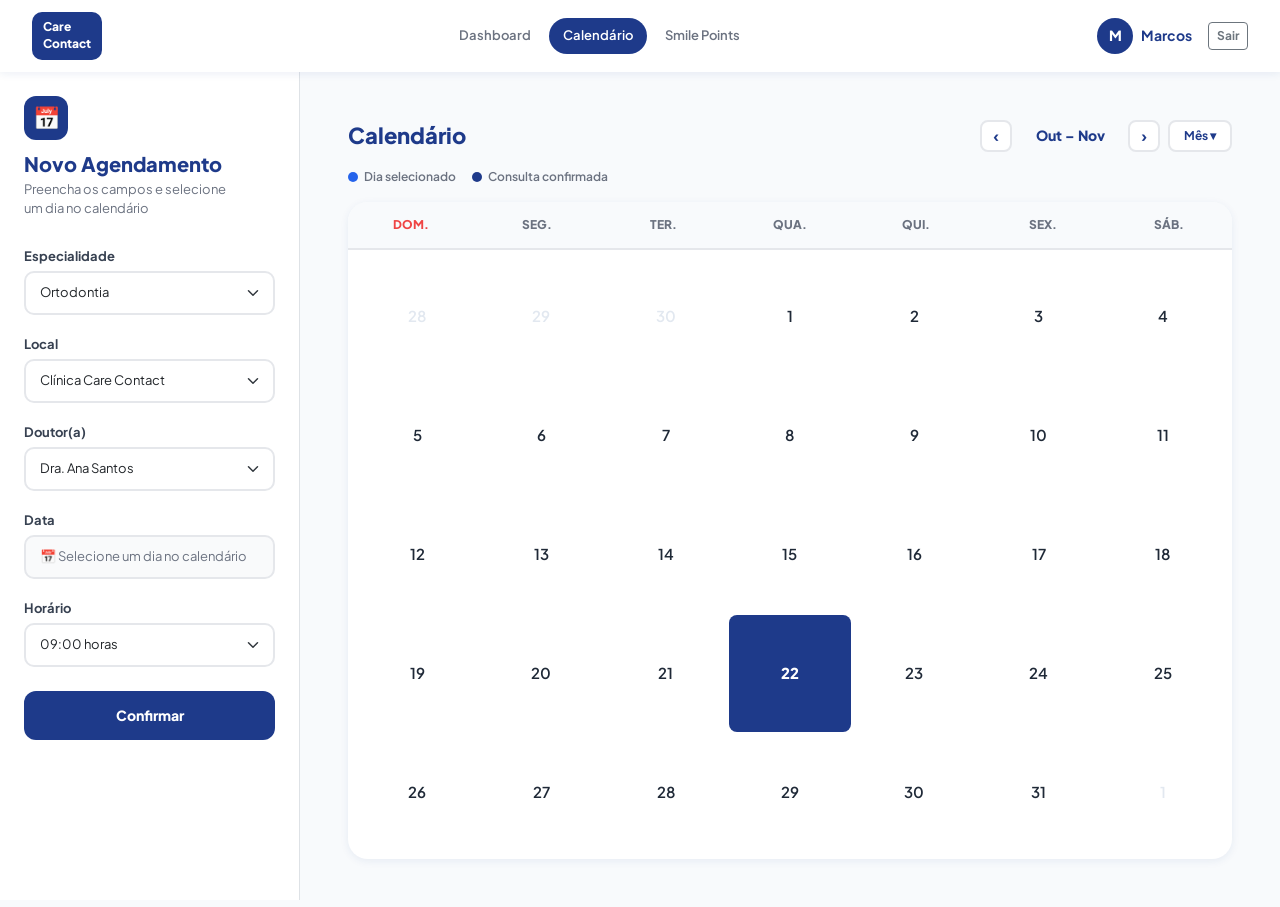
==== commit 08068823: "Novos updates Novo commit de modificações" ====
--- a/pages/calendario.html
+++ b/pages/calendario.html
@@ -6,6 +6,7 @@
   <title>Care Contact — Calendário</title>
   <link href="https://cdn.jsdelivr.net/npm/bootstrap@5.3.3/dist/css/bootstrap.min.css" rel="stylesheet" />
   <link href="../css/shared.css" rel="stylesheet" />
+  <style>html, body { overflow: hidden; height: 100%; }</style>
   <style>
     .form-label { font-weight: 700; font-size: 13px; color: #374151; margin-bottom: 5px; }
     .form-select, .form-control {
@@ -55,7 +56,7 @@
 <body>
 <nav id="cc-navbar"></nav>
 
-<div class="d-grid" style="grid-template-columns:300px 1fr;height:calc(100vh - 65px);" id="layout">
+<div class="d-grid" style="grid-template-columns:300px 1fr;height:calc(100vh - 65px);overflow:hidden;" id="layout">
   <!-- SIDEBAR -->
   <div class="bg-white border-end p-4">
     <div class="mb-4">
